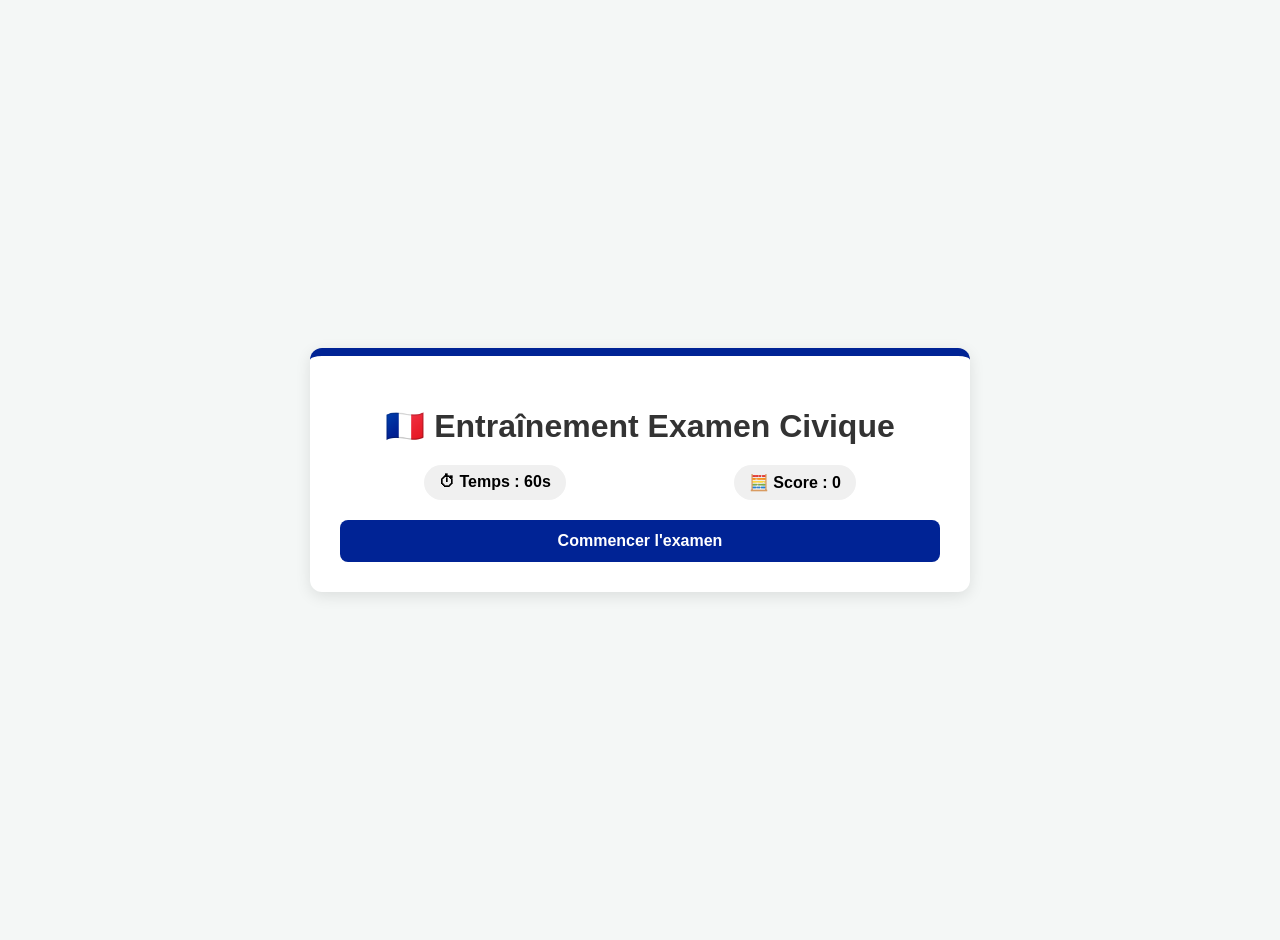
==== index.html @ 5ef69177 "Update index.html" ====
<!DOCTYPE html>
<html lang="fr">
<head>
  <meta charset="UTF-8">
  <meta name="viewport" content="width=device-width, initial-scale=1.0">
  <title>Préparation Examen Civique</title>
  <link rel="stylesheet" href="style.css">
</head>
<body>

  <div class="quiz-container">
    <h1>🇫🇷 Entraînement Examen Civique</h1>

    <div id="info">
      <div class="stat-box">⏱ Temps : <span id="timer">60</span>s</div>
      <div class="stat-box">🧮 Score : <span id="score">0</span></div>
    </div>

    <div id="quiz-box" style="display: none;">
      <div id="progress">Question 1/3</div>
      <h2 id="question"></h2>
      <div id="answers"></div>
      <div id="feedback" class="feedback-box" style="display: none;"></div>
      <button id="next-btn" style="display: none;" onclick="nextQuestion()">Question suivante ➡️</button>
    </div>

    <button id="start-btn" onclick="startExam()">Commencer l'examen</button>
  </div>

  <script src="script.js"></script>
</body>
</html>
---- style.css ----
body {
  font-family: 'Segoe UI', Tahoma, Geneva, Verdana, sans-serif;
  background-color: #f4f7f6;
  margin: 0;
  padding: 20px;
  display: flex;
  justify-content: center;
  align-items: center;
  min-height: 100vh;
}

.quiz-container {
  background: white;
  padding: 30px;
  border-radius: 12px;
  box-shadow: 0 4px 15px rgba(0,0,0,0.1);
  max-width: 600px;
  width: 100%;
  text-align: center;
  border-top: 8px solid #002395; /* Bleu France */
}

h1 { color: #333; margin-bottom: 20px; }

#info {
  display: flex;
  justify-content: space-around;
  margin-bottom: 20px;
  font-weight: bold;
}

.stat-box {
  background: #f0f0f0;
  padding: 8px 15px;
  border-radius: 20px;
}

#answers {
  display: flex;
  flex-direction: column;
  gap: 10px;
  margin: 20px 0;
}

button {
  padding: 12px;
  font-size: 16px;
  border: 1px solid #ddd;
  border-radius: 8px;
  background-color: #fff;
  cursor: pointer;
  transition: all 0.2s;
}

button:hover { background-color: #f0f4f8; border-color: #002395; }

#start-btn, #next-btn {
  background-color: #002395;
  color: white;
  border: none;
  font-weight: bold;
  width: 100%;
}
#start-btn:hover, #next-btn:hover { background-color: #cc2429; } /* Rouge France au hover */

/* Classes pour les réponses */
.correct-ans { background-color: #d4edda !important; color: #155724; border-color: #c3e6cb; font-weight: bold; }
.wrong-ans { background-color: #f8d7da !important; color: #721c24; border-color: #f5c6cb; }

.feedback-box {
  margin: 15px 0;
  padding: 15px;
  border-radius: 8px;
  background-color: #e2e3e5;
  font-size: 14px;
  color: #383d41;
  text-align: left;
  line-height: 1.4;
}
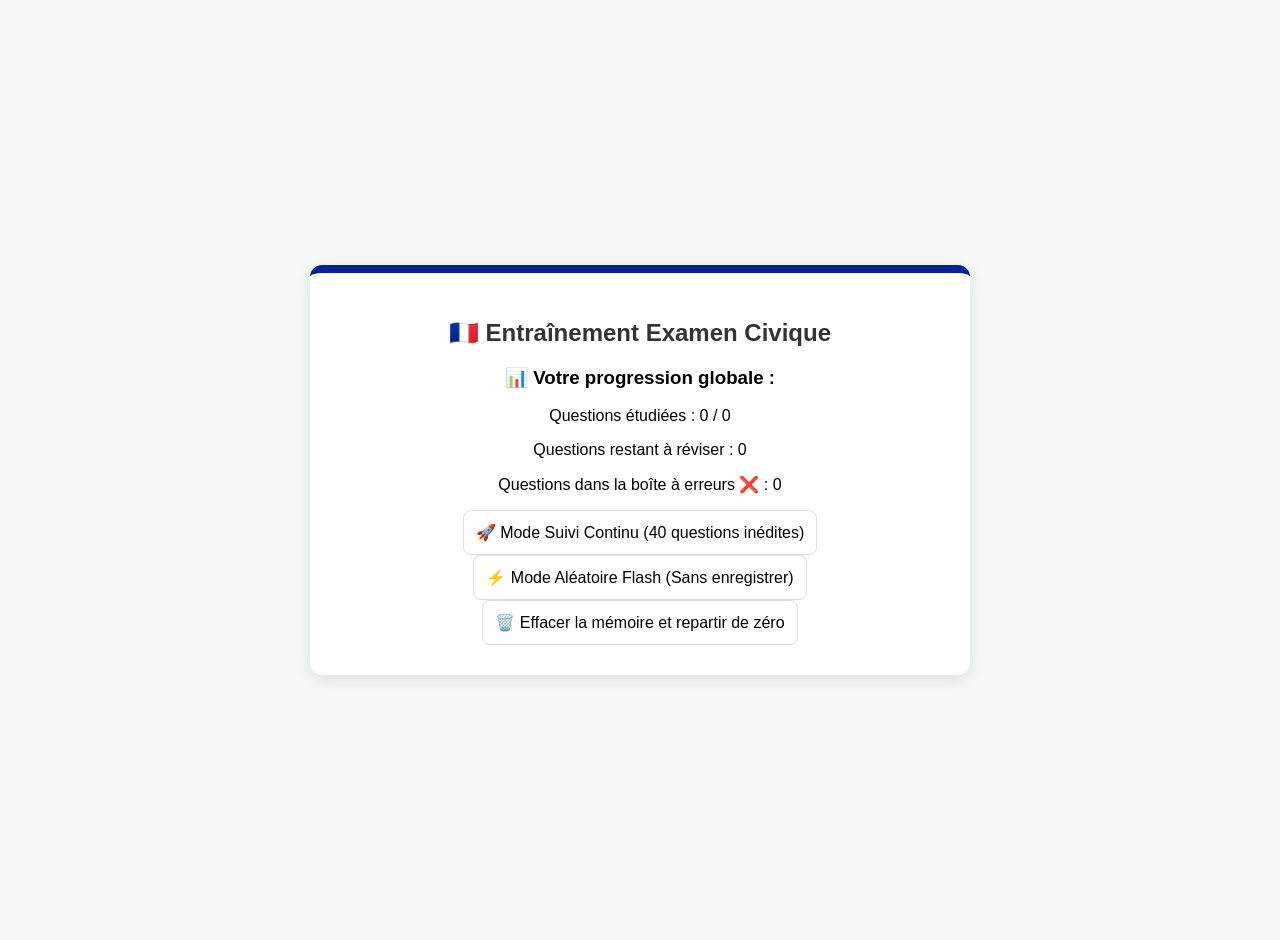
==== commit dfa29472: "Update index.html" ====
--- a/index.html
+++ b/index.html
@@ -3,7 +3,7 @@
 <head>
   <meta charset="UTF-8">
   <meta name="viewport" content="width=device-width, initial-scale=1.0">
-  <title>Préparation Examen Civique</title>
+  <title>Préparation Examen Civique Pro</title>
   <link rel="stylesheet" href="style.css">
 </head>
 <body>
@@ -11,20 +11,58 @@
   <div class="quiz-container">
     <h1>🇫🇷 Entraînement Examen Civique</h1>
 
-    <div id="info">
-      <div class="stat-box">⏱ Temps : <span id="timer">60</span>s</div>
-      <div class="stat-box">🧮 Score : <span id="score">0</span></div>
+    <!-- Écran d'accueil et choix des modes -->
+    <div id="home-screen">
+      <div class="stats-globales">
+        <h3>📊 Votre progression globale :</h3>
+        <p>Questions étudiées : <span id="global-vus">0</span> / <span id="global-total">0</span></p>
+        <p>Questions restant à réviser : <span id="global-restant">0</span></p>
+        <p>Questions dans la boîte à erreurs ❌ : <span id="global-erreurs">0</span></p>
+      </div>
+
+      <div class="menu-boutons">
+        <button id="mode-suivi-btn" class="btn-principal" onclick="startExam('suivi')">
+          🚀 Mode Suivi Continu (40 questions inédites)
+        </button>
+        <button id="mode-flash-btn" class="btn-principal btn-secondaire" onclick="startExam('flash')">
+          ⚡ Mode Aléatoire Flash (Sans enregistrer)
+        </button>
+        <button id="mode-erreurs-btn" class="btn-principal btn-rouge" onclick="startExam('erreurs')" style="display:none;">
+          🔄 Réviser uniquement la Boîte à Erreurs
+        </button>
+      </div>
+
+      <button class="btn-reset" onclick="resetToutLeCode()">🗑️ Effacer la mémoire et repartir de zéro</button>
     </div>
 
+    <!-- Écran du Questionnaire pendant le jeu -->
     <div id="quiz-box" style="display: none;">
-      <div id="progress">Question 1/3</div>
+      <div id="info">
+        <div class="stat-box">⏱ Temps : <span id="timer">300</span>s</div>
+        <div class="stat-box">🧮 Score : <span id="score">0</span> / <span id="current-total-q">0</span></div>
+      </div>
+      <div id="progress">Question 1/40</div>
       <h2 id="question"></h2>
       <div id="answers"></div>
       <div id="feedback" class="feedback-box" style="display: none;"></div>
       <button id="next-btn" style="display: none;" onclick="nextQuestion()">Question suivante ➡️</button>
     </div>
 
-    <button id="start-btn" onclick="startExam()">Commencer l'examen</button>
+    <!-- Écran des résultats de fin d'examen -->
+    <div id="result-screen" style="display: none;">
+      <h2>🎉 Examen Terminé !</h2>
+      <p class="score-final">Votre score : <span id="final-score">0</span> / <span id="final-total">0</span></p>
+      
+      <div id="result-actions" class="menu-boutons">
+        <button id="retry-errors-now" class="btn-principal" onclick="refaireErreursImmediatement()">
+          🔄 Refaire tout de suite mes erreurs de cette session
+        </button>
+        <button class="btn-principal btn-secondaire" onclick="retourAccueil()">
+          🚪 Quitter et enregistrer mes erreurs pour plus tard
+        </button>
+      </div>
+    </div>
+
   </div>
 
   <script src="script.js"></script>
--- a/style.css
+++ b/style.css
@@ -20,7 +20,11 @@
   border-top: 8px solid #002395; /* Bleu France */
 }
 
-h1 { color: #333; margin-bottom: 20px; }
+h1 { 
+  color: #333; 
+  margin-bottom: 20px;
+  font-size: 24px;
+}
 
 #info {
   display: flex;
@@ -52,7 +56,10 @@
   transition: all 0.2s;
 }
 
-button:hover { background-color: #f0f4f8; border-color: #002395; }
+button:hover { 
+  background-color: #f0f4f8; 
+  border-color: #002395; 
+}
 
 #start-btn, #next-btn {
   background-color: #002395;
@@ -61,11 +68,23 @@
   font-weight: bold;
   width: 100%;
 }
-#start-btn:hover, #next-btn:hover { background-color: #cc2429; } /* Rouge France au hover */
 
-/* Classes pour les réponses */
-.correct-ans { background-color: #d4edda !important; color: #155724; border-color: #c3e6cb; font-weight: bold; }
-.wrong-ans { background-color: #f8d7da !important; color: #721c24; border-color: #f5c6cb; }
+#start-btn:hover, #next-btn:hover { 
+  background-color: #cc2429; /* Rouge France */
+}
+
+.correct-ans { 
+  background-color: #d4edda !important; 
+  color: #155724; 
+  border-color: #c3e6cb; 
+  font-weight: bold; 
+}
+
+.wrong-ans { 
+  background-color: #f8d7da !important; 
+  color: #721c24; 
+  border-color: #f5c6cb; 
+}
 
 .feedback-box {
   margin: 15px 0;
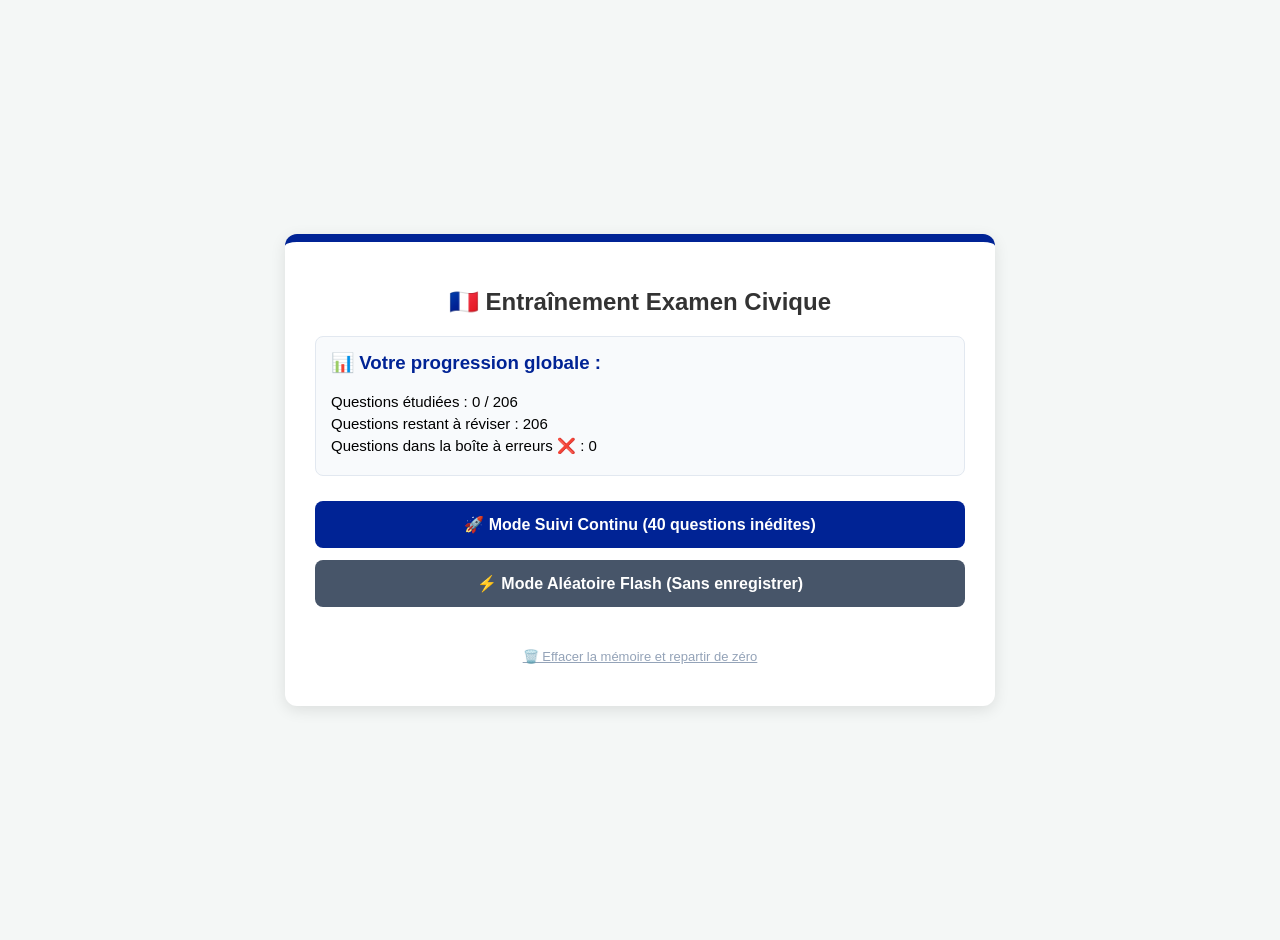
==== commit 5bc600c5: "Update index.html" ====
--- a/index.html
+++ b/index.html
@@ -38,17 +38,23 @@
     <!-- Écran du Questionnaire pendant le jeu -->
     <div id="quiz-box" style="display: none;">
       <div id="info">
-        <div class="stat-box">⏱ Temps : <span id="timer">300</span>s</div>
-        <div class="stat-box">🧮 Score : <span id="score">0</span> / <span id="current-total-q">0</span></div>
+        <div class="stat-box">⏱ Temps : <span id="timer">900</span>s</div>
+        <div class="stat-box">
+          🟢 <span id="score-bon">0</span> | 🔴 <span id="score-faux">0</span> | 📦 <span id="score-repondu">0</span>/<span id="current-total-q">0</span>
+        </div>
       </div>
       <div id="progress">Question 1/40</div>
       <h2 id="question"></h2>
       <div id="answers"></div>
       <div id="feedback" class="feedback-box" style="display: none;"></div>
-      <button id="next-btn" style="display: none;" onclick="nextQuestion()">Question suivante ➡️</button>
+       
+      <div class="action-quiz-bar">
+        <button id="exit-mid-btn" class="btn-quit-mid" onclick="quitterEnCoursExamen()">🚪 Quitter et sauvegarder</button>
+        <button id="next-btn" style="display: none;" onclick="nextQuestion()">Question suivante ➡️</button>
+      </div>
     </div>
 
-    <!-- Écran des résultats de fin d'examen -->
+    <!-- ⚠️ ÉCRAN AJOUTÉ ICI : Écran des résultats de fin d'examen -->
     <div id="result-screen" style="display: none;">
       <h2>🎉 Examen Terminé !</h2>
       <p class="score-final">Votre score : <span id="final-score">0</span> / <span id="final-total">0</span></p>
--- a/style.css
+++ b/style.css
@@ -14,17 +14,60 @@
   padding: 30px;
   border-radius: 12px;
   box-shadow: 0 4px 15px rgba(0,0,0,0.1);
-  max-width: 600px;
+  max-width: 650px;
   width: 100%;
   text-align: center;
-  border-top: 8px solid #002395; /* Bleu France */
+  border-top: 8px solid #002395;
 }
 
-h1 { 
-  color: #333; 
+h1 { color: #333; margin-bottom: 20px; font-size: 24px; }
+h2 { font-size: 18px; color: #444; margin: 20px 0; }
+
+.stats-globales {
+  background: #f8fafc;
+  border: 1px solid #e2e8f0;
+  padding: 15px;
+  border-radius: 8px;
+  margin-bottom: 25px;
+  text-align: left;
+}
+.stats-globales h3 { margin-top: 0; color: #002395; }
+.stats-globales p { margin: 5px 0; font-size: 15px; }
+
+.menu-boutons {
+  display: flex;
+  flex-direction: column;
+  gap: 12px;
   margin-bottom: 20px;
-  font-size: 24px;
 }
+
+.btn-principal {
+  padding: 14px;
+  font-size: 16px;
+  font-weight: bold;
+  background-color: #002395;
+  color: white;
+  border: none;
+  border-radius: 8px;
+  cursor: pointer;
+  transition: background-color 0.2s;
+}
+.btn-principal:hover { background-color: #001a70; }
+.btn-secondaire { background-color: #475569; }
+.btn-secondaire:hover { background-color: #334155; }
+.btn-rouge { background-color: #dc2626; }
+.btn-rouge:hover { background-color: #b91c1c; }
+
+.btn-reset {
+  background: none;
+  border: none;
+  color: #94a3b8;
+  font-size: 13px;
+  cursor: pointer;
+  text-decoration: underline;
+  margin-top: 10px;
+}
+.btn-reset:hover { color: #64748b; }
 
 #info {
   display: flex;
@@ -32,59 +75,23 @@
   margin-bottom: 20px;
   font-weight: bold;
 }
+.stat-box { background: #f0f0f0; padding: 8px 15px; border-radius: 20px; }
 
-.stat-box {
-  background: #f0f0f0;
-  padding: 8px 15px;
-  border-radius: 20px;
-}
-
-#answers {
-  display: flex;
-  flex-direction: column;
-  gap: 10px;
-  margin: 20px 0;
-}
+#answers { display: flex; flex-direction: column; gap: 10px; margin: 20px 0; }
 
 button {
   padding: 12px;
-  font-size: 16px;
+  font-size: 15px;
   border: 1px solid #ddd;
   border-radius: 8px;
   background-color: #fff;
   cursor: pointer;
   transition: all 0.2s;
 }
+button:hover:not(:disabled) { background-color: #f0f4f8; border-color: #002395; }
 
-button:hover { 
-  background-color: #f0f4f8; 
-  border-color: #002395; 
-}
-
-#start-btn, #next-btn {
-  background-color: #002395;
-  color: white;
-  border: none;
-  font-weight: bold;
-  width: 100%;
-}
-
-#start-btn:hover, #next-btn:hover { 
-  background-color: #cc2429; /* Rouge France */
-}
-
-.correct-ans { 
-  background-color: #d4edda !important; 
-  color: #155724; 
-  border-color: #c3e6cb; 
-  font-weight: bold; 
-}
-
-.wrong-ans { 
-  background-color: #f8d7da !important; 
-  color: #721c24; 
-  border-color: #f5c6cb; 
-}
+.correct-ans { background-color: #d4edda !important; color: #155724; border-color: #c3e6cb; font-weight: bold; }
+.wrong-ans { background-color: #f8d7da !important; color: #721c24; border-color: #f5c6cb; }
 
 .feedback-box {
   margin: 15px 0;
@@ -96,3 +103,4 @@
   text-align: left;
   line-height: 1.4;
 }
+.score-final { font-size: 22px; font-weight: bold; color: #002395; margin: 20px 0; }
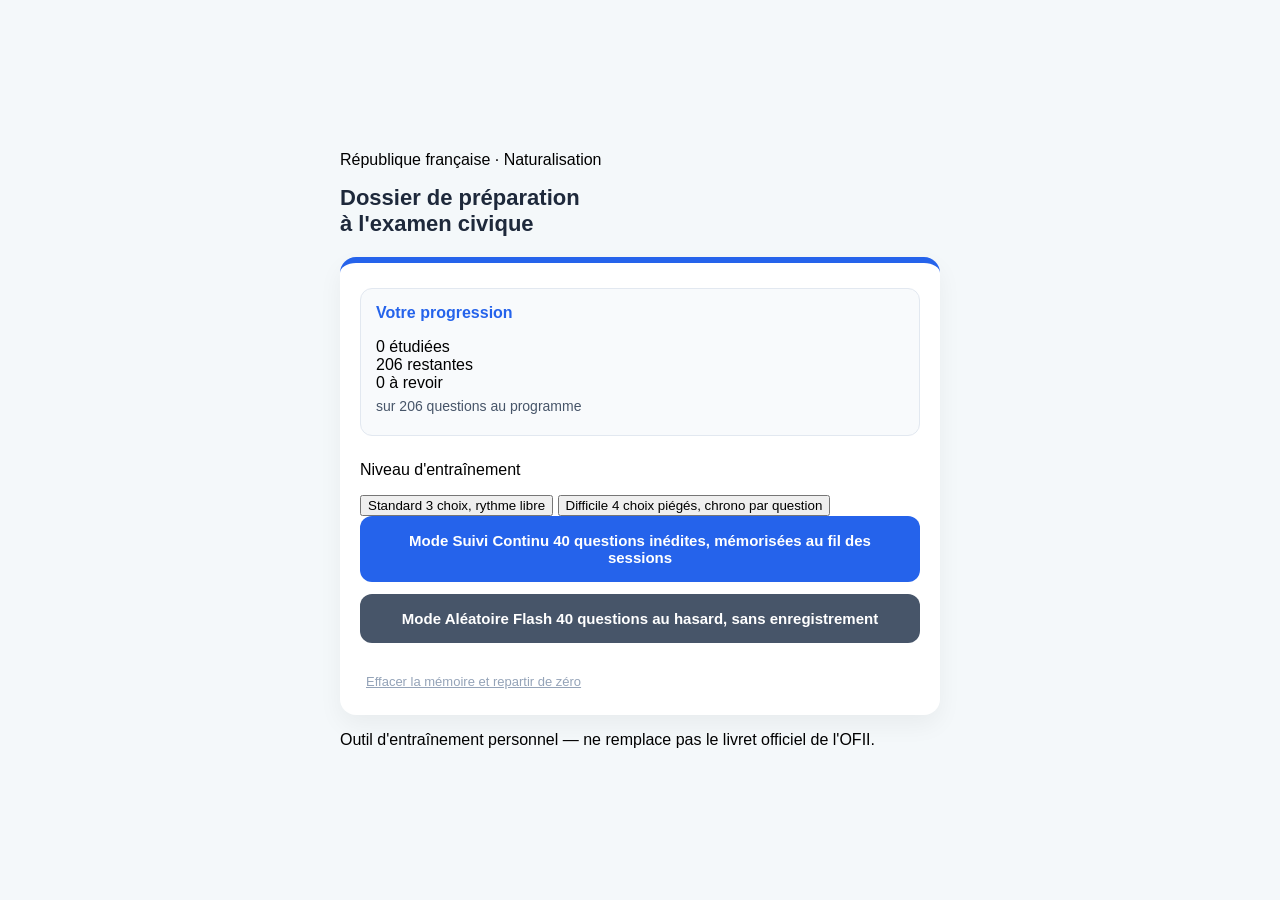
==== commit dbf9c8f2: "Update index.html" ====
--- a/index.html
+++ b/index.html
@@ -3,71 +3,126 @@
 <head>
   <meta charset="UTF-8">
   <meta name="viewport" content="width=device-width, initial-scale=1.0">
-  <title>Préparation Examen Civique Pro</title>
+  <title>Dossier de préparation — Examen civique</title>
+  <link rel="preconnect" href="https://fonts.googleapis.com">
+  <link rel="preconnect" href="https://fonts.gstatic.com" crossorigin>
+  <link href="https://fonts.googleapis.com/css2?family=Fraunces:opsz,wght@9..144,500;9..144,600;9..144,700&family=Inter:wght@400;500;600;700&family=IBM+Plex+Mono:wght@500;600&display=swap" rel="stylesheet">
   <link rel="stylesheet" href="style.css">
 </head>
 <body>
 
-  <div class="quiz-container">
-    <h1>🇫🇷 Entraînement Examen Civique</h1>
+  <div class="dossier">
 
-    <!-- Écran d'accueil et choix des modes -->
-    <div id="home-screen">
-      <div class="stats-globales">
-        <h3>📊 Votre progression globale :</h3>
-        <p>Questions étudiées : <span id="global-vus">0</span> / <span id="global-total">0</span></p>
-        <p>Questions restant à réviser : <span id="global-restant">0</span></p>
-        <p>Questions dans la boîte à erreurs ❌ : <span id="global-erreurs">0</span></p>
+    <header class="dossier-header">
+      <div class="tricolore" aria-hidden="true"></div>
+      <div class="header-inner">
+        <p class="eyebrow">République française · Naturalisation</p>
+        <h1>Dossier de préparation<br>à l'examen civique</h1>
+      </div>
+    </header>
+
+    <div class="quiz-container">
+
+      <!-- Écran d'accueil et choix des modes -->
+      <div id="home-screen">
+
+        <div class="stats-globales">
+          <h3>Votre progression</h3>
+          <div class="stats-grid">
+            <div class="stat-item">
+              <span class="stat-num" id="global-vus">0</span>
+              <span class="stat-label">étudiées</span>
+            </div>
+            <div class="stat-item">
+              <span class="stat-num" id="global-restant">0</span>
+              <span class="stat-label">restantes</span>
+            </div>
+            <div class="stat-item stat-item-alert">
+              <span class="stat-num" id="global-erreurs">0</span>
+              <span class="stat-label">à revoir</span>
+            </div>
+          </div>
+          <p class="stats-total">sur <span id="global-total">0</span> questions au programme</p>
+        </div>
+
+        <div class="niveau-select">
+          <p class="niveau-label">Niveau d'entraînement</p>
+          <div class="niveau-toggle">
+            <button id="diff-standard-btn" class="niveau-btn" onclick="setDifficulte('standard')">
+              <span class="niveau-titre">Standard</span>
+              <span class="niveau-desc">3 choix, rythme libre</span>
+            </button>
+            <button id="diff-difficile-btn" class="niveau-btn" onclick="setDifficulte('difficile')">
+              <span class="niveau-titre">Difficile</span>
+              <span class="niveau-desc">4 choix piégés, chrono par question</span>
+            </button>
+          </div>
+        </div>
+
+        <div class="menu-boutons">
+          <button id="mode-suivi-btn" class="btn-principal" onclick="startExam('suivi')">
+            Mode Suivi Continu
+            <span class="btn-sub">40 questions inédites, mémorisées au fil des sessions</span>
+          </button>
+          <button id="mode-flash-btn" class="btn-principal btn-secondaire" onclick="startExam('flash')">
+            Mode Aléatoire Flash
+            <span class="btn-sub">40 questions au hasard, sans enregistrement</span>
+          </button>
+          <button id="mode-erreurs-btn" class="btn-principal btn-rouge" onclick="startExam('erreurs')" style="display:none;">
+            Réviser la boîte à erreurs
+          </button>
+        </div>
+
+        <button class="btn-reset" onclick="resetToutLeCode()">Effacer la mémoire et repartir de zéro</button>
       </div>
 
-      <div class="menu-boutons">
-        <button id="mode-suivi-btn" class="btn-principal" onclick="startExam('suivi')">
-          🚀 Mode Suivi Continu (40 questions inédites)
-        </button>
-        <button id="mode-flash-btn" class="btn-principal btn-secondaire" onclick="startExam('flash')">
-          ⚡ Mode Aléatoire Flash (Sans enregistrer)
-        </button>
-        <button id="mode-erreurs-btn" class="btn-principal btn-rouge" onclick="startExam('erreurs')" style="display:none;">
-          🔄 Réviser uniquement la Boîte à Erreurs
-        </button>
+      <!-- Écran du Questionnaire pendant le jeu -->
+      <div id="quiz-box" style="display: none;">
+        <div id="info">
+          <div class="stat-box">⏱ <span id="timer">900</span>s</div>
+          <span id="diff-badge" class="diff-badge" style="display:none;">Mode difficile</span>
+          <div class="stat-box">
+            🟢 <span id="score-bon">0</span> · 🔴 <span id="score-faux">0</span> · <span id="score-repondu">0</span>/<span id="current-total-q">0</span>
+          </div>
+        </div>
+
+        <div id="qtimer-wrap" style="display:none;">
+          <div id="qtimer-bar"></div>
+        </div>
+
+        <div id="progress">Question 1/40</div>
+        <p class="theme-tag" id="theme-tag"></p>
+        <h2 id="question"></h2>
+        <div id="answers"></div>
+        <div id="feedback" class="feedback-box" style="display: none;"></div>
+
+        <div class="action-quiz-bar">
+          <button id="exit-mid-btn" class="btn-quit-mid" onclick="quitterEnCoursExamen()">Quitter et sauvegarder</button>
+          <button id="next-btn" style="display: none;" onclick="nextQuestion()">Question suivante →</button>
+        </div>
       </div>
 
-      <button class="btn-reset" onclick="resetToutLeCode()">🗑️ Effacer la mémoire et repartir de zéro</button>
+      <!-- Écran des résultats de fin d'examen -->
+      <div id="result-screen" style="display: none;">
+        <p class="eyebrow">Résultat</p>
+        <h2>Examen terminé</h2>
+        <p class="score-final"><span id="final-score">0</span> / <span id="final-total">0</span></p>
+
+        <div id="result-actions" class="menu-boutons">
+          <button id="retry-errors-now" class="btn-principal" onclick="refaireErreursImmediatement()">
+            Refaire tout de suite mes erreurs de cette session
+          </button>
+          <button class="btn-principal btn-secondaire" onclick="retourAccueil()">
+            Quitter et enregistrer mes erreurs pour plus tard
+          </button>
+        </div>
+      </div>
+
     </div>
 
-    <!-- Écran du Questionnaire pendant le jeu -->
-    <div id="quiz-box" style="display: none;">
-      <div id="info">
-        <div class="stat-box">⏱ Temps : <span id="timer">900</span>s</div>
-        <div class="stat-box">
-          🟢 <span id="score-bon">0</span> | 🔴 <span id="score-faux">0</span> | 📦 <span id="score-repondu">0</span>/<span id="current-total-q">0</span>
-        </div>
-      </div>
-      <div id="progress">Question 1/40</div>
-      <h2 id="question"></h2>
-      <div id="answers"></div>
-      <div id="feedback" class="feedback-box" style="display: none;"></div>
-       
-      <div class="action-quiz-bar">
-        <button id="exit-mid-btn" class="btn-quit-mid" onclick="quitterEnCoursExamen()">🚪 Quitter et sauvegarder</button>
-        <button id="next-btn" style="display: none;" onclick="nextQuestion()">Question suivante ➡️</button>
-      </div>
-    </div>
-
-    <!-- ⚠️ ÉCRAN AJOUTÉ ICI : Écran des résultats de fin d'examen -->
-    <div id="result-screen" style="display: none;">
-      <h2>🎉 Examen Terminé !</h2>
-      <p class="score-final">Votre score : <span id="final-score">0</span> / <span id="final-total">0</span></p>
-      
-      <div id="result-actions" class="menu-boutons">
-        <button id="retry-errors-now" class="btn-principal" onclick="refaireErreursImmediatement()">
-          🔄 Refaire tout de suite mes erreurs de cette session
-        </button>
-        <button class="btn-principal btn-secondaire" onclick="retourAccueil()">
-          🚪 Quitter et enregistrer mes erreurs pour plus tard
-        </button>
-      </div>
-    </div>
+    <footer class="dossier-footer">
+      <p>Outil d'entraînement personnel — ne remplace pas le livret officiel de l'OFII.</p>
+    </footer>
 
   </div>
 
--- a/style.css
+++ b/style.css
@@ -1,58 +1,79 @@
+/* 📱 Configuration globale et typographie épurée */
 body {
-  font-family: 'Segoe UI', Tahoma, Geneva, Verdana, sans-serif;
-  background-color: #f4f7f6;
+  font-family: -apple-system, BlinkMacSystemFont, "Segoe UI", Roboto, Helvetica, Arial, sans-serif;
+  background-color: #f4f8fa;
   margin: 0;
-  padding: 20px;
+  padding: 15px;
   display: flex;
   justify-content: center;
   align-items: center;
   min-height: 100vh;
-}
-
+  box-sizing: border-box;
+}
+
+/* 📦 Conteneur principal adaptatif (Mobile & Bureau) */
 .quiz-container {
   background: white;
-  padding: 30px;
-  border-radius: 12px;
-  box-shadow: 0 4px 15px rgba(0,0,0,0.1);
-  max-width: 650px;
+  padding: 25px 20px;
+  border-radius: 16px;
+  box-shadow: 0 10px 25px rgba(0, 0, 0, 0.05);
+  max-width: 600px;
   width: 100%;
-  text-align: center;
-  border-top: 8px solid #002395;
-}
-
-h1 { color: #333; margin-bottom: 20px; font-size: 24px; }
-h2 { font-size: 18px; color: #444; margin: 20px 0; }
-
+  box-sizing: border-box;
+  border-top: 6px solid #2563eb; /* Bleu moderne */
+}
+
+h1 { 
+  color: #1e293b; 
+  margin-top: 0;
+  margin-bottom: 20px; 
+  font-size: 22px; 
+  font-weight: 700;
+}
+
+/* Style de la question (Comme sur votre image) */
+h2 { 
+  font-size: 20px; 
+  color: #0f172a; 
+  margin: 25px 0 20px 0; 
+  text-align: left;
+  font-weight: 600;
+  line-height: 1.4;
+}
+
+/* 📊 Tableau des statistiques de l'accueil */
 .stats-globales {
   background: #f8fafc;
   border: 1px solid #e2e8f0;
   padding: 15px;
-  border-radius: 8px;
+  border-radius: 12px;
   margin-bottom: 25px;
   text-align: left;
 }
-.stats-globales h3 { margin-top: 0; color: #002395; }
-.stats-globales p { margin: 5px 0; font-size: 15px; }
+.stats-globales h3 { margin-top: 0; color: #2563eb; font-size: 16px; }
+.stats-globales p { margin: 6px 0; font-size: 14px; color: #475569; }
 
 .menu-boutons {
   display: flex;
   flex-direction: column;
   gap: 12px;
-  margin-bottom: 20px;
-}
-
+  margin-bottom: 15px;
+}
+
+/* 🔘 Boutons du menu d'accueil */
 .btn-principal {
-  padding: 14px;
-  font-size: 16px;
-  font-weight: bold;
-  background-color: #002395;
+  padding: 16px;
+  font-size: 15px;
+  font-weight: 600;
+  background-color: #2563eb;
   color: white;
   border: none;
-  border-radius: 8px;
-  cursor: pointer;
-  transition: background-color 0.2s;
-}
-.btn-principal:hover { background-color: #001a70; }
+  border-radius: 12px;
+  cursor: pointer;
+  transition: transform 0.1s, background-color 0.2s;
+}
+.btn-principal:hover { background-color: #1d4ed8; }
+.btn-principal:active { transform: scale(0.98); }
 .btn-secondaire { background-color: #475569; }
 .btn-secondaire:hover { background-color: #334155; }
 .btn-rouge { background-color: #dc2626; }
@@ -65,42 +86,135 @@
   font-size: 13px;
   cursor: pointer;
   text-decoration: underline;
-  margin-top: 10px;
-}
-.btn-reset:hover { color: #64748b; }
-
+  margin-top: 15px;
+}
+
+/* ⏱️ Barre d'infos du Quiz */
 #info {
   display: flex;
-  justify-content: space-around;
-  margin-bottom: 20px;
-  font-weight: bold;
-}
-.stat-box { background: #f0f0f0; padding: 8px 15px; border-radius: 20px; }
-
-#answers { display: flex; flex-direction: column; gap: 10px; margin: 20px 0; }
-
-button {
-  padding: 12px;
+  justify-content: space-between;
+  gap: 10px;
+  margin-bottom: 15px;
+  font-size: 14px;
+}
+.stat-box { 
+  background: #f1f5f9; 
+  padding: 8px 14px; 
+  border-radius: 30px; 
+  color: #334155;
+  font-weight: 600;
+}
+
+#progress {
+  text-align: left;
+  font-size: 13px;
+  background: #eff6ff;
+  color: #2563eb;
+  padding: 4px 12px;
+  border-radius: 20px;
+  display: inline-block;
+  font-weight: 600;
+}
+
+/* 🗂️ Zone des Réponses (Boutons larges, épurés, style image 345b97) */
+#answers { 
+  display: flex; 
+  flex-direction: column; 
+  gap: 12px; 
+  margin: 20px 0; 
+}
+
+.answer-btn {
+  padding: 18px 20px;
   font-size: 15px;
-  border: 1px solid #ddd;
-  border-radius: 8px;
-  background-color: #fff;
+  text-align: left;
+  border: 1px solid #e2e8f0;
+  border-radius: 14px;
+  background-color: #ffffff;
+  color: #334155;
   cursor: pointer;
   transition: all 0.2s;
-}
-button:hover:not(:disabled) { background-color: #f0f4f8; border-color: #002395; }
-
-.correct-ans { background-color: #d4edda !important; color: #155724; border-color: #c3e6cb; font-weight: bold; }
-.wrong-ans { background-color: #f8d7da !important; color: #721c24; border-color: #f5c6cb; }
-
+  line-height: 1.3;
+  font-weight: 500;
+}
+.answer-btn:hover:not(:disabled) { 
+  background-color: #f8fafc; 
+  border-color: #cbd5e1; 
+}
+
+/* 🎉 États Correct / Incorrect (Style image 345b97) */
+.correct-ans { 
+  background-color: #ecfdf5 !important; 
+  color: #065f46 !important; 
+  border: 2px solid #10b981 !important; 
+  font-weight: 600;
+}
+.wrong-ans { 
+  background-color: #fef2f2 !important; 
+  color: #991b1b !important; 
+  border: 2px solid #ef4444 !important; 
+}
+
+/* 💡 Boîtes d'explications stylisées */
 .feedback-box {
-  margin: 15px 0;
-  padding: 15px;
-  border-radius: 8px;
-  background-color: #e2e3e5;
+  margin: 20px 0;
+  padding: 16px;
+  border-radius: 14px;
   font-size: 14px;
-  color: #383d41;
-  text-align: left;
-  line-height: 1.4;
-}
-.score-final { font-size: 22px; font-weight: bold; color: #002395; margin: 20px 0; }
+  text-align: left;
+  line-height: 1.5;
+}
+.fb-title { font-weight: 700; margin-bottom: 6px; font-size: 15px; }
+.feedback-box p { margin: 0; color: #334155; }
+
+.fb-success { background-color: #f0fdf4; border-left: 4px solid #10b981; color: #166534; }
+.fb-error { background-color: #fffbeb; border-left: 4px solid #f59e0b; color: #92400e; }
+
+.score-final { font-size: 24px; font-weight: 700; color: #2563eb; margin: 20px 0; }
+
+/* 🛠️ Barre d'actions du bas */
+.action-quiz-bar {
+  display: flex;
+  flex-direction: row;
+  justify-content: space-between;
+  gap: 12px;
+  margin-top: 25px;
+}
+
+.btn-quit-mid {
+  background-color: #f1f5f9;
+  color: #64748b;
+  border: 1px solid #e2e8f0;
+  font-weight: 600;
+  padding: 14px 18px;
+  border-radius: 12px;
+  font-size: 14px;
+  cursor: pointer;
+  transition: all 0.2s;
+}
+.btn-quit-mid:hover { background-color: #e2e8f0; color: #475569; }
+
+#next-btn {
+  background-color: #2563eb;
+  color: white;
+  border: none;
+  font-weight: 600;
+  padding: 14px 20px;
+  border-radius: 12px;
+  font-size: 15px;
+  cursor: pointer;
+  flex-grow: 1;
+  transition: background-color 0.2s;
+}
+#next-btn:hover { background-color: #1d4ed8; }
+
+/* 📱 Ajustements spécifiques pour très petits écrans de téléphones */
+@media (max-width: 480px) {
+  body { padding: 10px; }
+  .quiz-container { padding: 20px 15px; border-radius: 12px; }
+  h1 { font-size: 19px; }
+  h2 { font-size: 17px; }
+  .answer-btn { padding: 14px 16px; font-size: 14px; }
+  .action-quiz-bar { flex-direction: column-reverse; }
+  .btn-quit-mid { width: 100%; padding: 12px; }
+}
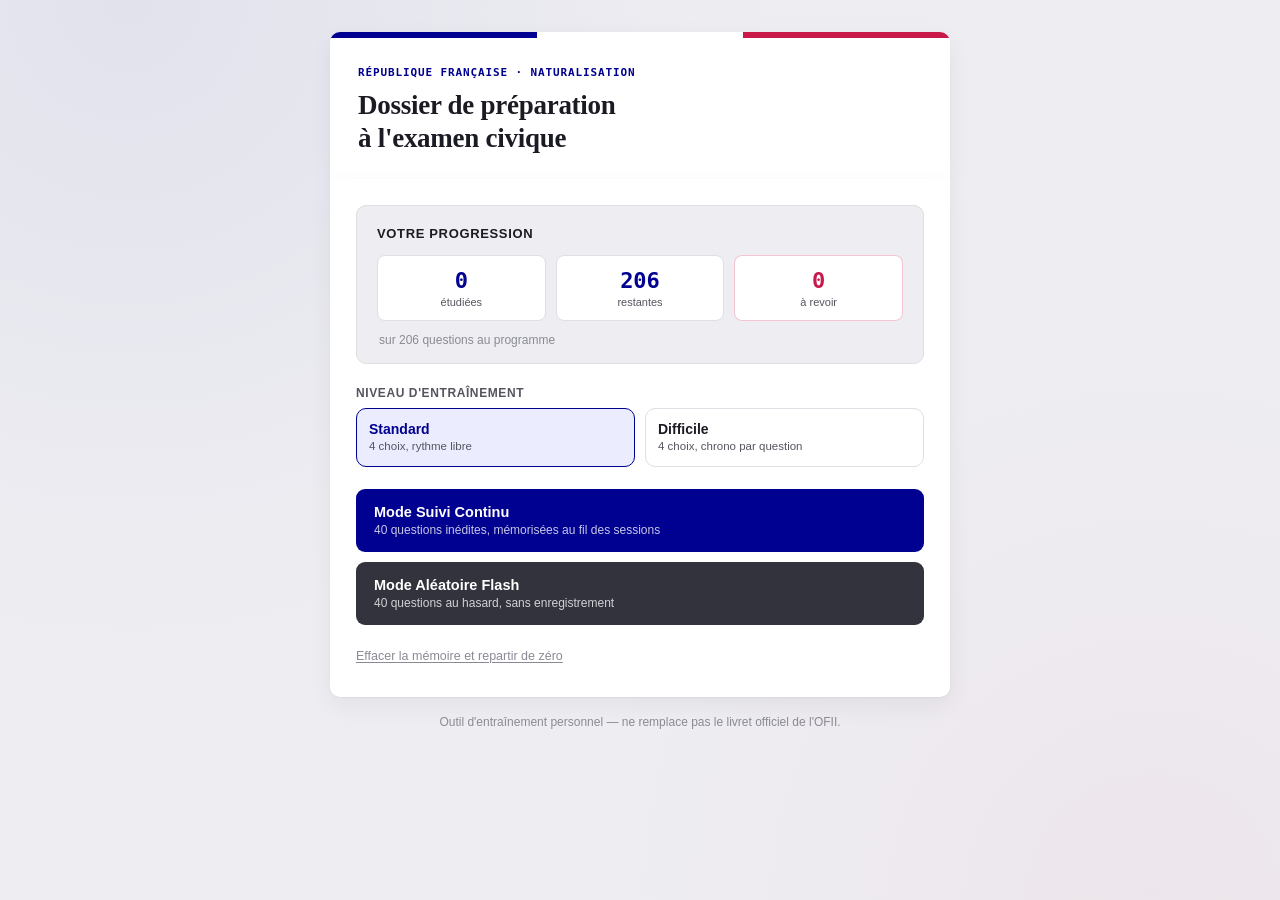
==== commit 87e2f147: "Update index.html" ====
--- a/index.html
+++ b/index.html
@@ -50,11 +50,11 @@
           <div class="niveau-toggle">
             <button id="diff-standard-btn" class="niveau-btn" onclick="setDifficulte('standard')">
               <span class="niveau-titre">Standard</span>
-              <span class="niveau-desc">3 choix, rythme libre</span>
+              <span class="niveau-desc">4 choix, rythme libre</span>
             </button>
             <button id="diff-difficile-btn" class="niveau-btn" onclick="setDifficulte('difficile')">
               <span class="niveau-titre">Difficile</span>
-              <span class="niveau-desc">4 choix piégés, chrono par question</span>
+              <span class="niveau-desc">4 choix, chrono par question</span>
             </button>
           </div>
         </div>
--- a/style.css
+++ b/style.css
@@ -1,220 +1,501 @@
-/* 📱 Configuration globale et typographie épurée */
+/* ==========================================================
+   DOSSIER DE PRÉPARATION — EXAMEN CIVIQUE
+   Palette et typographie inspirées des documents officiels
+   français (bleu Marianne, rouge institutionnel, vert de
+   validation), avec une mise en page de type "dossier papier".
+   ========================================================== */
+
+:root {
+  --bleu-france: #000091;
+  --bleu-hover: #1212ff;
+  --bleu-clair: #ECECFF;
+  --rouge-marianne: #C9184A;
+  --rouge-clair: #FFE9EC;
+  --vert-valide: #18753C;
+  --vert-clair: #EDF7EE;
+  --ambre: #B34000;
+  --ambre-clair: #FFF3E7;
+
+  --fond: #EEEEF2;
+  --papier: #FFFFFF;
+  --texte: #1B1B24;
+  --texte-doux: #55555F;
+  --texte-faible: #8A8A94;
+  --bordure: #DEDEE5;
+
+  --display: "Fraunces", Georgia, serif;
+  --corps: "Inter", -apple-system, BlinkMacSystemFont, "Segoe UI", sans-serif;
+  --mono: "IBM Plex Mono", "SFMono-Regular", Consolas, monospace;
+
+  --radius: 10px;
+  --ombre: 0 1px 2px rgba(20, 20, 40, 0.04), 0 8px 24px rgba(20, 20, 40, 0.06);
+}
+
+* { box-sizing: border-box; }
+
 body {
-  font-family: -apple-system, BlinkMacSystemFont, "Segoe UI", Roboto, Helvetica, Arial, sans-serif;
-  background-color: #f4f8fa;
+  font-family: var(--corps);
+  background-color: var(--fond);
+  background-image:
+    radial-gradient(circle at 10% 0%, rgba(0, 0, 145, 0.05), transparent 45%),
+    radial-gradient(circle at 90% 100%, rgba(201, 24, 74, 0.04), transparent 40%);
   margin: 0;
-  padding: 15px;
-  display: flex;
-  justify-content: center;
-  align-items: center;
+  padding: 32px 16px 48px;
+  color: var(--texte);
   min-height: 100vh;
-  box-sizing: border-box;
-}
-
-/* 📦 Conteneur principal adaptatif (Mobile & Bureau) */
+  -webkit-font-smoothing: antialiased;
+}
+
+.dossier {
+  max-width: 620px;
+  margin: 0 auto;
+}
+
+/* ---------------------------------------------
+   En-tête : bandeau tricolore + intitulé officiel
+   --------------------------------------------- */
+.dossier-header {
+  background: var(--papier);
+  border-radius: var(--radius) var(--radius) 0 0;
+  box-shadow: var(--ombre);
+  overflow: hidden;
+}
+
+.tricolore {
+  height: 6px;
+  background: linear-gradient(
+    to right,
+    var(--bleu-france) 0%, var(--bleu-france) 33.33%,
+    #FFFFFF 33.33%, #FFFFFF 66.66%,
+    var(--rouge-marianne) 66.66%, var(--rouge-marianne) 100%
+  );
+}
+
+.header-inner {
+  padding: 28px 28px 24px;
+}
+
+.eyebrow {
+  font-family: var(--mono);
+  font-size: 11px;
+  letter-spacing: 0.08em;
+  text-transform: uppercase;
+  color: var(--bleu-france);
+  font-weight: 600;
+  margin: 0 0 10px;
+}
+
+.dossier-header h1 {
+  font-family: var(--display);
+  font-weight: 600;
+  font-size: 27px;
+  line-height: 1.22;
+  color: var(--texte);
+  margin: 0;
+  letter-spacing: -0.01em;
+}
+
+.dossier-footer {
+  text-align: center;
+  padding: 18px 20px 0;
+}
+.dossier-footer p {
+  font-size: 12px;
+  color: var(--texte-faible);
+  margin: 0;
+}
+
+/* ---------------------------------------------
+   Conteneur principal du quiz
+   --------------------------------------------- */
 .quiz-container {
-  background: white;
-  padding: 25px 20px;
-  border-radius: 16px;
-  box-shadow: 0 10px 25px rgba(0, 0, 0, 0.05);
-  max-width: 600px;
+  background: var(--papier);
+  padding: 26px 26px 30px;
+  box-shadow: var(--ombre);
   width: 100%;
   box-sizing: border-box;
-  border-top: 6px solid #2563eb; /* Bleu moderne */
-}
-
-h1 { 
-  color: #1e293b; 
-  margin-top: 0;
-  margin-bottom: 20px; 
-  font-size: 22px; 
+  border-radius: 0 0 var(--radius) var(--radius);
+}
+
+h2 {
+  font-family: var(--display);
+  font-size: 20px;
+  color: var(--texte);
+  margin: 10px 0 22px;
+  text-align: left;
+  font-weight: 600;
+  line-height: 1.42;
+}
+
+/* ---------------------------------------------
+   Bloc de progression (accueil)
+   --------------------------------------------- */
+.stats-globales {
+  background: var(--fond);
+  border: 1px solid var(--bordure);
+  padding: 20px 20px 16px;
+  border-radius: var(--radius);
+  margin-bottom: 22px;
+  text-align: left;
+}
+
+.stats-globales h3 {
+  margin: 0 0 14px;
+  color: var(--texte);
+  font-size: 13px;
+  font-weight: 600;
+  text-transform: uppercase;
+  letter-spacing: 0.05em;
+}
+
+.stats-grid {
+  display: flex;
+  gap: 10px;
+}
+
+.stat-item {
+  flex: 1;
+  background: var(--papier);
+  border: 1px solid var(--bordure);
+  border-radius: 8px;
+  padding: 12px 8px;
+  text-align: center;
+}
+
+.stat-item-alert { border-color: rgba(201, 24, 74, 0.25); }
+
+.stat-num {
+  display: block;
+  font-family: var(--mono);
+  font-size: 22px;
+  font-weight: 600;
+  color: var(--bleu-france);
+}
+
+.stat-item-alert .stat-num { color: var(--rouge-marianne); }
+
+.stat-label {
+  display: block;
+  font-size: 11px;
+  color: var(--texte-doux);
+  margin-top: 3px;
+}
+
+.stats-total {
+  font-size: 12px;
+  color: var(--texte-faible);
+  margin: 12px 2px 0;
+}
+
+/* ---------------------------------------------
+   Sélecteur de niveau de difficulté
+   --------------------------------------------- */
+.niveau-select { margin-bottom: 22px; }
+
+.niveau-label {
+  font-size: 12px;
+  font-weight: 600;
+  color: var(--texte-doux);
+  text-transform: uppercase;
+  letter-spacing: 0.05em;
+  margin: 0 0 8px;
+}
+
+.niveau-toggle {
+  display: grid;
+  grid-template-columns: 1fr 1fr;
+  gap: 10px;
+}
+
+.niveau-btn {
+  background: var(--papier);
+  border: 1.5px solid var(--bordure);
+  border-radius: 10px;
+  padding: 12px 12px;
+  text-align: left;
+  cursor: pointer;
+  display: flex;
+  flex-direction: column;
+  gap: 2px;
+  transition: border-color 0.15s, background-color 0.15s;
+}
+
+.niveau-btn:hover { border-color: var(--bleu-france); }
+
+.niveau-btn.active {
+  border-color: var(--bleu-france);
+  background: var(--bleu-clair);
+}
+
+.niveau-titre {
   font-weight: 700;
-}
-
-/* Style de la question (Comme sur votre image) */
-h2 { 
-  font-size: 20px; 
-  color: #0f172a; 
-  margin: 25px 0 20px 0; 
-  text-align: left;
-  font-weight: 600;
-  line-height: 1.4;
-}
-
-/* 📊 Tableau des statistiques de l'accueil */
-.stats-globales {
-  background: #f8fafc;
-  border: 1px solid #e2e8f0;
-  padding: 15px;
-  border-radius: 12px;
-  margin-bottom: 25px;
-  text-align: left;
-}
-.stats-globales h3 { margin-top: 0; color: #2563eb; font-size: 16px; }
-.stats-globales p { margin: 6px 0; font-size: 14px; color: #475569; }
-
+  font-size: 14px;
+  color: var(--texte);
+}
+
+.niveau-btn.active .niveau-titre { color: var(--bleu-france); }
+
+.niveau-desc {
+  font-size: 11.5px;
+  color: var(--texte-doux);
+  line-height: 1.3;
+}
+
+/* ---------------------------------------------
+   Boutons du menu d'accueil
+   --------------------------------------------- */
 .menu-boutons {
   display: flex;
   flex-direction: column;
-  gap: 12px;
-  margin-bottom: 15px;
-}
-
-/* 🔘 Boutons du menu d'accueil */
+  gap: 10px;
+  margin-bottom: 6px;
+}
+
 .btn-principal {
-  padding: 16px;
-  font-size: 15px;
-  font-weight: 600;
-  background-color: #2563eb;
+  padding: 15px 18px;
+  font-size: 14.5px;
+  font-weight: 600;
+  font-family: var(--corps);
+  background-color: var(--bleu-france);
   color: white;
   border: none;
-  border-radius: 12px;
+  border-radius: 9px;
   cursor: pointer;
-  transition: transform 0.1s, background-color 0.2s;
-}
-.btn-principal:hover { background-color: #1d4ed8; }
-.btn-principal:active { transform: scale(0.98); }
-.btn-secondaire { background-color: #475569; }
-.btn-secondaire:hover { background-color: #334155; }
-.btn-rouge { background-color: #dc2626; }
-.btn-rouge:hover { background-color: #b91c1c; }
+  text-align: left;
+  transition: transform 0.08s, background-color 0.15s;
+  display: flex;
+  flex-direction: column;
+  gap: 3px;
+}
+.btn-principal:hover { background-color: var(--bleu-hover); }
+.btn-principal:active { transform: scale(0.99); }
+
+.btn-sub {
+  font-weight: 400;
+  font-size: 12px;
+  opacity: 0.78;
+}
+
+.btn-secondaire { background-color: #33333E; }
+.btn-secondaire:hover { background-color: #1F1F27; }
+.btn-rouge { background-color: var(--rouge-marianne); }
+.btn-rouge:hover { background-color: #A50F3D; }
 
 .btn-reset {
   background: none;
   border: none;
-  color: #94a3b8;
+  color: var(--texte-faible);
+  font-size: 12.5px;
+  font-family: var(--corps);
+  cursor: pointer;
+  text-decoration: underline;
+  text-underline-offset: 2px;
+  margin-top: 14px;
+  padding: 4px 0;
+}
+.btn-reset:hover { color: var(--rouge-marianne); }
+
+/* ---------------------------------------------
+   Barre d'infos du Quiz
+   --------------------------------------------- */
+#info {
+  display: flex;
+  align-items: center;
+  justify-content: space-between;
+  flex-wrap: wrap;
+  gap: 8px;
+  margin-bottom: 14px;
+  font-size: 13px;
+}
+.stat-box {
+  background: var(--fond);
+  padding: 6px 12px;
+  border-radius: 30px;
+  color: var(--texte-doux);
+  font-weight: 600;
+  font-family: var(--mono);
+  font-size: 12.5px;
+}
+
+.diff-badge {
+  background: var(--rouge-clair);
+  color: var(--rouge-marianne);
+  font-size: 11px;
+  font-weight: 700;
+  text-transform: uppercase;
+  letter-spacing: 0.04em;
+  padding: 5px 10px;
+  border-radius: 30px;
+}
+
+/* Chrono par question (mode difficile) */
+#qtimer-wrap {
+  height: 4px;
+  background: var(--bordure);
+  border-radius: 4px;
+  overflow: hidden;
+  margin-bottom: 16px;
+}
+#qtimer-bar {
+  height: 100%;
+  width: 100%;
+  background: var(--bleu-france);
+  border-radius: 4px;
+}
+#qtimer-bar.qtimer-low { background: var(--rouge-marianne); }
+
+#progress {
+  text-align: left;
+  font-size: 11.5px;
+  font-family: var(--mono);
+  background: var(--bleu-clair);
+  color: var(--bleu-france);
+  padding: 4px 11px;
+  border-radius: 20px;
+  display: inline-block;
+  font-weight: 600;
+}
+
+.theme-tag {
+  margin: 10px 0 0;
+  font-size: 12px;
+  color: var(--texte-faible);
+  font-style: italic;
+}
+
+/* ---------------------------------------------
+   Zone des réponses
+   --------------------------------------------- */
+#answers {
+  display: flex;
+  flex-direction: column;
+  gap: 10px;
+  margin: 18px 0;
+}
+
+.answer-btn {
+  padding: 15px 18px;
+  font-size: 14.5px;
+  font-family: var(--corps);
+  text-align: left;
+  border: 1.5px solid var(--bordure);
+  border-radius: 10px;
+  background-color: var(--papier);
+  color: var(--texte);
+  cursor: pointer;
+  transition: all 0.15s;
+  line-height: 1.35;
+  font-weight: 500;
+}
+.answer-btn:hover:not(:disabled) {
+  background-color: var(--fond);
+  border-color: var(--bleu-france);
+}
+.answer-btn:disabled { cursor: default; }
+
+.correct-ans {
+  background-color: var(--vert-clair) !important;
+  color: var(--vert-valide) !important;
+  border: 1.5px solid var(--vert-valide) !important;
+  font-weight: 600;
+}
+.wrong-ans {
+  background-color: var(--rouge-clair) !important;
+  color: var(--rouge-marianne) !important;
+  border: 1.5px solid var(--rouge-marianne) !important;
+}
+
+/* ---------------------------------------------
+   Boîtes d'explication
+   --------------------------------------------- */
+.feedback-box {
+  margin: 18px 0;
+  padding: 15px 16px;
+  border-radius: 10px;
+  font-size: 13.5px;
+  text-align: left;
+  line-height: 1.55;
+}
+.fb-title { font-weight: 700; margin-bottom: 5px; font-size: 14px; }
+.feedback-box p { margin: 0; color: var(--texte); }
+
+.fb-success { background-color: var(--vert-clair); border-left: 3px solid var(--vert-valide); }
+.fb-error { background-color: var(--ambre-clair); border-left: 3px solid var(--ambre); }
+
+.score-final {
+  font-family: var(--mono);
+  font-size: 30px;
+  font-weight: 600;
+  color: var(--bleu-france);
+  margin: 16px 0 22px;
+}
+
+/* ---------------------------------------------
+   Barre d'actions du bas
+   --------------------------------------------- */
+.action-quiz-bar {
+  display: flex;
+  flex-direction: row;
+  justify-content: space-between;
+  gap: 10px;
+  margin-top: 22px;
+}
+
+.btn-quit-mid {
+  background-color: var(--fond);
+  color: var(--texte-doux);
+  border: 1px solid var(--bordure);
+  font-weight: 600;
+  font-family: var(--corps);
+  padding: 13px 16px;
+  border-radius: 9px;
   font-size: 13px;
   cursor: pointer;
-  text-decoration: underline;
-  margin-top: 15px;
-}
-
-/* ⏱️ Barre d'infos du Quiz */
-#info {
-  display: flex;
-  justify-content: space-between;
-  gap: 10px;
-  margin-bottom: 15px;
-  font-size: 14px;
-}
-.stat-box { 
-  background: #f1f5f9; 
-  padding: 8px 14px; 
-  border-radius: 30px; 
-  color: #334155;
-  font-weight: 600;
-}
-
-#progress {
-  text-align: left;
-  font-size: 13px;
-  background: #eff6ff;
-  color: #2563eb;
-  padding: 4px 12px;
-  border-radius: 20px;
-  display: inline-block;
-  font-weight: 600;
-}
-
-/* 🗂️ Zone des Réponses (Boutons larges, épurés, style image 345b97) */
-#answers { 
-  display: flex; 
-  flex-direction: column; 
-  gap: 12px; 
-  margin: 20px 0; 
-}
-
-.answer-btn {
-  padding: 18px 20px;
-  font-size: 15px;
-  text-align: left;
-  border: 1px solid #e2e8f0;
-  border-radius: 14px;
-  background-color: #ffffff;
-  color: #334155;
-  cursor: pointer;
-  transition: all 0.2s;
-  line-height: 1.3;
-  font-weight: 500;
-}
-.answer-btn:hover:not(:disabled) { 
-  background-color: #f8fafc; 
-  border-color: #cbd5e1; 
-}
-
-/* 🎉 États Correct / Incorrect (Style image 345b97) */
-.correct-ans { 
-  background-color: #ecfdf5 !important; 
-  color: #065f46 !important; 
-  border: 2px solid #10b981 !important; 
-  font-weight: 600;
-}
-.wrong-ans { 
-  background-color: #fef2f2 !important; 
-  color: #991b1b !important; 
-  border: 2px solid #ef4444 !important; 
-}
-
-/* 💡 Boîtes d'explications stylisées */
-.feedback-box {
-  margin: 20px 0;
-  padding: 16px;
-  border-radius: 14px;
-  font-size: 14px;
-  text-align: left;
-  line-height: 1.5;
-}
-.fb-title { font-weight: 700; margin-bottom: 6px; font-size: 15px; }
-.feedback-box p { margin: 0; color: #334155; }
-
-.fb-success { background-color: #f0fdf4; border-left: 4px solid #10b981; color: #166534; }
-.fb-error { background-color: #fffbeb; border-left: 4px solid #f59e0b; color: #92400e; }
-
-.score-final { font-size: 24px; font-weight: 700; color: #2563eb; margin: 20px 0; }
-
-/* 🛠️ Barre d'actions du bas */
-.action-quiz-bar {
-  display: flex;
-  flex-direction: row;
-  justify-content: space-between;
-  gap: 12px;
-  margin-top: 25px;
-}
-
-.btn-quit-mid {
-  background-color: #f1f5f9;
-  color: #64748b;
-  border: 1px solid #e2e8f0;
-  font-weight: 600;
-  padding: 14px 18px;
-  border-radius: 12px;
+  transition: all 0.15s;
+}
+.btn-quit-mid:hover { background-color: var(--bordure); }
+
+#next-btn {
+  background-color: var(--bleu-france);
+  color: white;
+  border: none;
+  font-weight: 600;
+  font-family: var(--corps);
+  padding: 13px 18px;
+  border-radius: 9px;
   font-size: 14px;
   cursor: pointer;
-  transition: all 0.2s;
-}
-.btn-quit-mid:hover { background-color: #e2e8f0; color: #475569; }
-
-#next-btn {
-  background-color: #2563eb;
-  color: white;
-  border: none;
-  font-weight: 600;
-  padding: 14px 20px;
-  border-radius: 12px;
-  font-size: 15px;
-  cursor: pointer;
   flex-grow: 1;
-  transition: background-color 0.2s;
-}
-#next-btn:hover { background-color: #1d4ed8; }
-
-/* 📱 Ajustements spécifiques pour très petits écrans de téléphones */
+  transition: background-color 0.15s;
+}
+#next-btn:hover { background-color: var(--bleu-hover); }
+
+/* ---------------------------------------------
+   Accessibilité — focus visible
+   --------------------------------------------- */
+button:focus-visible {
+  outline: 2px solid var(--bleu-france);
+  outline-offset: 2px;
+}
+
+/* ---------------------------------------------
+   Petits écrans
+   --------------------------------------------- */
 @media (max-width: 480px) {
-  body { padding: 10px; }
-  .quiz-container { padding: 20px 15px; border-radius: 12px; }
-  h1 { font-size: 19px; }
+  body { padding: 16px 10px 32px; }
+  .header-inner { padding: 22px 20px 18px; }
+  .dossier-header h1 { font-size: 22px; }
+  .quiz-container { padding: 20px 18px 24px; }
   h2 { font-size: 17px; }
-  .answer-btn { padding: 14px 16px; font-size: 14px; }
+  .answer-btn { padding: 13px 15px; font-size: 14px; }
+  .niveau-toggle { grid-template-columns: 1fr; }
   .action-quiz-bar { flex-direction: column-reverse; }
   .btn-quit-mid { width: 100%; padding: 12px; }
-}
+  .stats-grid { flex-direction: column; }
+  .stat-item { display: flex; align-items: center; justify-content: space-between; text-align: left; padding: 10px 14px; }
+  .stat-num { font-size: 18px; }
+}
+
+@media (prefers-reduced-motion: reduce) {
+  * { transition: none !important; }
+}
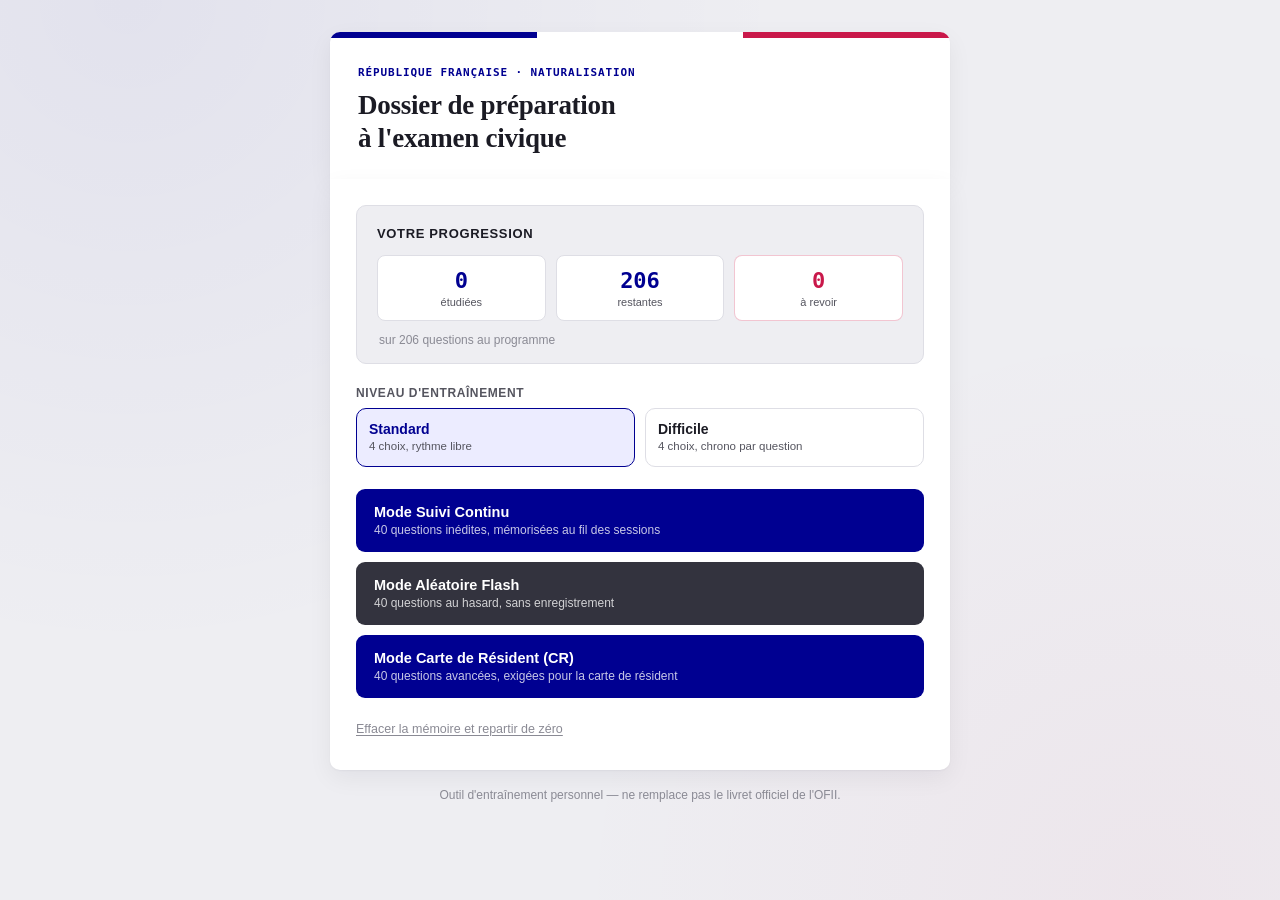
==== commit f36fe663: "Update index.html" ====
--- a/index.html
+++ b/index.html
@@ -2,7 +2,11 @@
 <html lang="fr">
 <head>
   <meta charset="UTF-8">
-  <meta name="viewport" content="width=device-width, initial-scale=1.0">
+  <meta name="viewport" content="width=device-width, initial-scale=1.0, viewport-fit=cover">
+  <meta name="theme-color" content="#000091">
+  <meta name="mobile-web-app-capable" content="yes">
+  <meta name="apple-mobile-web-app-capable" content="yes">
+  <meta name="apple-mobile-web-app-status-bar-style" content="black-translucent">
   <title>Dossier de préparation — Examen civique</title>
   <link rel="preconnect" href="https://fonts.googleapis.com">
   <link rel="preconnect" href="https://fonts.gstatic.com" crossorigin>
@@ -68,6 +72,10 @@
             Mode Aléatoire Flash
             <span class="btn-sub">40 questions au hasard, sans enregistrement</span>
           </button>
+          <button id="mode-cr-btn" class="btn-principal btn-cr" onclick="startExam('cr')">
+            Mode Carte de Résident (CR)
+            <span class="btn-sub">40 questions avancées, exigées pour la carte de résident</span>
+          </button>
           <button id="mode-erreurs-btn" class="btn-principal btn-rouge" onclick="startExam('erreurs')" style="display:none;">
             Réviser la boîte à erreurs
           </button>
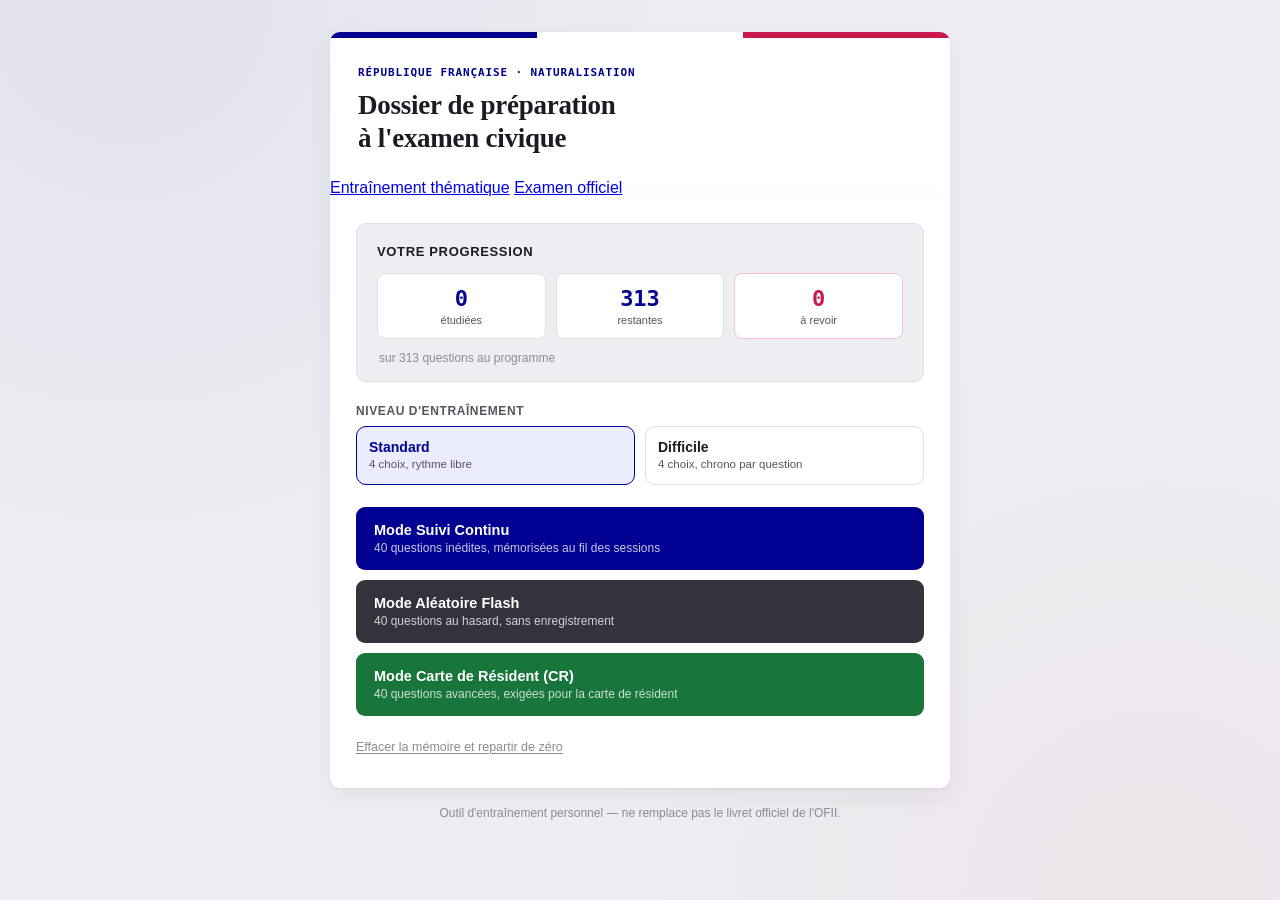
==== commit 207fd094: "Update index.html" ====
--- a/index.html
+++ b/index.html
@@ -23,6 +23,10 @@
         <p class="eyebrow">République française · Naturalisation</p>
         <h1>Dossier de préparation<br>à l'examen civique</h1>
       </div>
+      <nav class="nav-tabs">
+        <a href="index.html" class="nav-tab active">Entraînement thématique</a>
+        <a href="officiel.html" class="nav-tab">Examen officiel</a>
+      </nav>
     </header>
 
     <div class="quiz-container">
--- a/style.css
+++ b/style.css
@@ -33,6 +33,11 @@
 
 * { box-sizing: border-box; }
 
+html {
+  -webkit-text-size-adjust: 100%;
+  text-size-adjust: 100%;
+}
+
 body {
   font-family: var(--corps);
   background-color: var(--fond);
@@ -40,15 +45,28 @@
     radial-gradient(circle at 10% 0%, rgba(0, 0, 145, 0.05), transparent 45%),
     radial-gradient(circle at 90% 100%, rgba(201, 24, 74, 0.04), transparent 40%);
   margin: 0;
-  padding: 32px 16px 48px;
+  padding: 32px 16px calc(48px + env(safe-area-inset-bottom));
+  padding-left: calc(16px + env(safe-area-inset-left));
+  padding-right: calc(16px + env(safe-area-inset-right));
   color: var(--texte);
   min-height: 100vh;
+  min-height: 100dvh;
+  overflow-x: hidden;
   -webkit-font-smoothing: antialiased;
+  -webkit-tap-highlight-color: transparent;
 }
 
 .dossier {
   max-width: 620px;
   margin: 0 auto;
+  width: 100%;
+}
+
+button {
+  touch-action: manipulation;
+  -webkit-tap-highlight-color: transparent;
+  user-select: none;
+  -webkit-user-select: none;
 }
 
 /* ---------------------------------------------
@@ -253,6 +271,7 @@
 
 .btn-principal {
   padding: 15px 18px;
+  min-height: 48px;
   font-size: 14.5px;
   font-weight: 600;
   font-family: var(--corps);
@@ -266,6 +285,7 @@
   display: flex;
   flex-direction: column;
   gap: 3px;
+  width: 100%;
 }
 .btn-principal:hover { background-color: var(--bleu-hover); }
 .btn-principal:active { transform: scale(0.99); }
@@ -280,6 +300,8 @@
 .btn-secondaire:hover { background-color: #1F1F27; }
 .btn-rouge { background-color: var(--rouge-marianne); }
 .btn-rouge:hover { background-color: #A50F3D; }
+.btn-cr { background-color: var(--vert-valide); }
+.btn-cr:hover { background-color: #0F5A2E; }
 
 .btn-reset {
   background: none;
@@ -375,6 +397,7 @@
 
 .answer-btn {
   padding: 15px 18px;
+  min-height: 48px;
   font-size: 14.5px;
   font-family: var(--corps);
   text-align: left;
@@ -386,6 +409,7 @@
   transition: all 0.15s;
   line-height: 1.35;
   font-weight: 500;
+  width: 100%;
 }
 .answer-btn:hover:not(:disabled) {
   background-color: var(--fond);
@@ -479,21 +503,80 @@
 }
 
 /* ---------------------------------------------
-   Petits écrans
+   Petits écrans (tablettes / grands mobiles)
+   --------------------------------------------- */
+@media (max-width: 600px) {
+  .dossier { max-width: 100%; }
+  .quiz-container { border-radius: 0 0 var(--radius) var(--radius); }
+  #info { font-size: 12.5px; }
+  .stat-box { padding: 6px 10px; font-size: 11.5px; }
+}
+
+/* ---------------------------------------------
+   Petits écrans (mobiles)
    --------------------------------------------- */
 @media (max-width: 480px) {
-  body { padding: 16px 10px 32px; }
-  .header-inner { padding: 22px 20px 18px; }
-  .dossier-header h1 { font-size: 22px; }
-  .quiz-container { padding: 20px 18px 24px; }
-  h2 { font-size: 17px; }
-  .answer-btn { padding: 13px 15px; font-size: 14px; }
-  .niveau-toggle { grid-template-columns: 1fr; }
-  .action-quiz-bar { flex-direction: column-reverse; }
-  .btn-quit-mid { width: 100%; padding: 12px; }
-  .stats-grid { flex-direction: column; }
-  .stat-item { display: flex; align-items: center; justify-content: space-between; text-align: left; padding: 10px 14px; }
+  body { padding: 12px 8px 28px; padding-bottom: calc(28px + env(safe-area-inset-bottom)); }
+  .header-inner { padding: 20px 16px 16px; }
+  .eyebrow { font-size: 10px; }
+  .dossier-header h1 { font-size: 20px; line-height: 1.25; }
+  .quiz-container { padding: 18px 14px 22px; }
+  h2 { font-size: 16.5px; margin: 8px 0 18px; line-height: 1.4; }
+
+  .stats-globales { padding: 16px 14px 14px; margin-bottom: 18px; }
+  .stats-grid { flex-direction: column; gap: 8px; }
+  .stat-item { display: flex; flex-direction: row; align-items: center; justify-content: space-between; text-align: left; padding: 10px 14px; }
   .stat-num { font-size: 18px; }
+  .stats-total { font-size: 11.5px; }
+
+  .niveau-select { margin-bottom: 18px; }
+  .niveau-toggle { grid-template-columns: 1fr; gap: 8px; }
+  .niveau-btn { padding: 12px 14px; }
+
+  .menu-boutons { gap: 8px; }
+  .btn-principal { padding: 13px 15px; font-size: 14px; }
+  .btn-sub { font-size: 11.5px; }
+  .btn-reset { font-size: 12px; margin-top: 12px; padding: 6px 0; }
+
+  #info { flex-wrap: wrap; gap: 6px; margin-bottom: 12px; }
+  .stat-box { padding: 5px 10px; font-size: 11.5px; }
+  .diff-badge { font-size: 10px; padding: 4px 8px; }
+  #progress { font-size: 11px; padding: 4px 10px; }
+  .theme-tag { font-size: 11px; margin-top: 8px; }
+
+  #answers { gap: 8px; margin: 14px 0; }
+  .answer-btn { padding: 13px 15px; font-size: 13.5px; }
+  .feedback-box { padding: 13px 14px; font-size: 13px; margin: 14px 0; }
+  .fb-title { font-size: 13px; }
+
+  .score-final { font-size: 26px; margin: 12px 0 18px; }
+
+  .action-quiz-bar { flex-direction: column-reverse; gap: 8px; margin-top: 18px; }
+  .btn-quit-mid { width: 100%; padding: 12px; font-size: 12.5px; }
+  #next-btn { padding: 13px 16px; font-size: 13.5px; }
+}
+
+/* ---------------------------------------------
+   Très petits écrans (ex : iPhone SE)
+   --------------------------------------------- */
+@media (max-width: 360px) {
+  .dossier-header h1 { font-size: 18px; }
+  h2 { font-size: 15.5px; }
+  .answer-btn, .btn-principal { font-size: 13px; padding: 12px 13px; }
+  .stat-num { font-size: 16px; }
+}
+
+/* ---------------------------------------------
+   Orientation paysage sur mobile (hauteur réduite)
+   --------------------------------------------- */
+@media (max-height: 480px) and (orientation: landscape) {
+  body { padding-top: 10px; padding-bottom: 10px; }
+  .header-inner { padding: 14px 20px 12px; }
+  .dossier-header h1 { font-size: 17px; }
+  .stats-globales { margin-bottom: 12px; padding: 12px 14px 10px; }
+  .niveau-select { margin-bottom: 12px; }
+  #answers { margin: 10px 0; gap: 6px; }
+  .answer-btn { padding: 10px 14px; }
 }
 
 @media (prefers-reduced-motion: reduce) {
